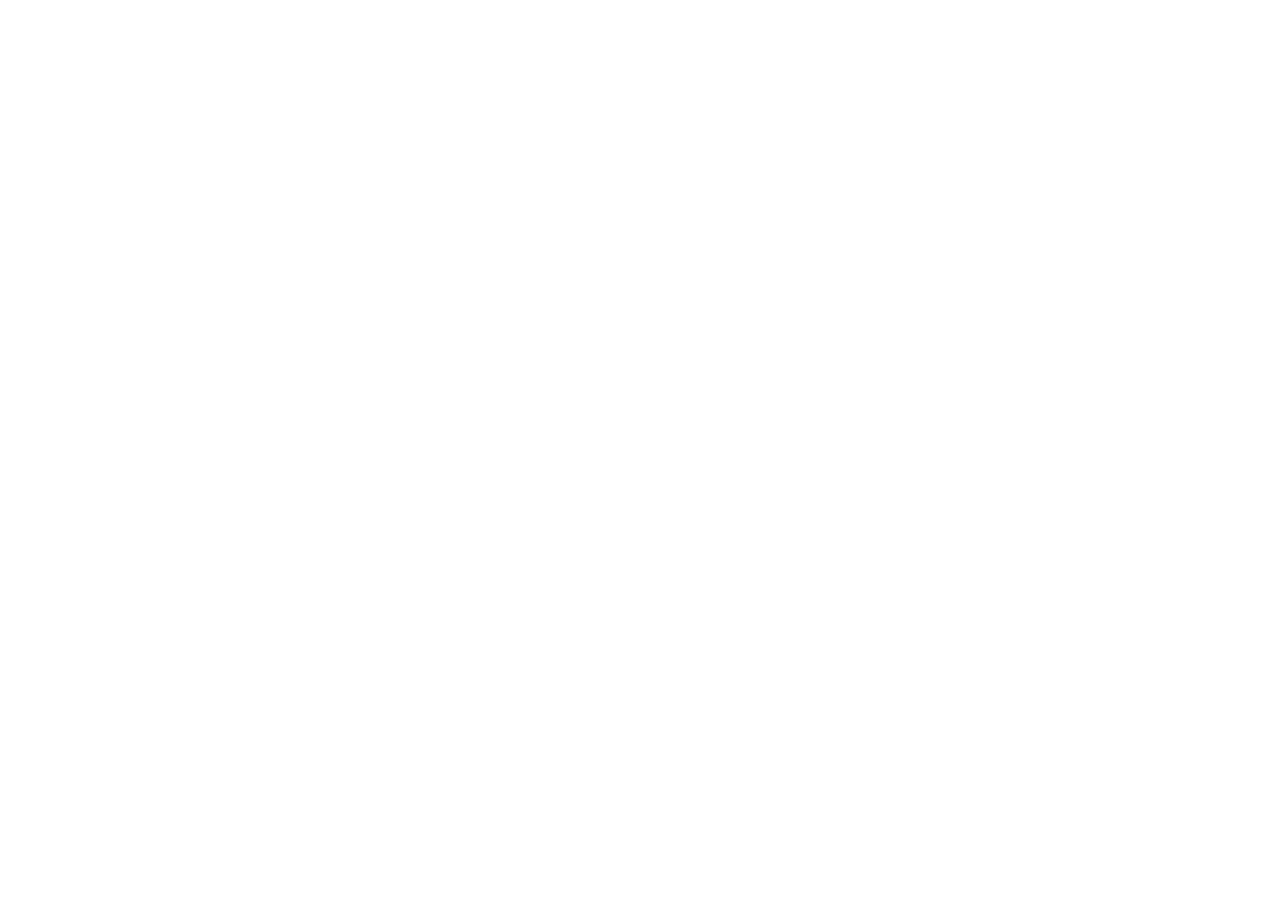
==== index.html @ a5b360de "update" ====
<!DOCTYPE html>
<html lang="en">
<head>
    <meta charset="UTF-8">
    <meta http-equiv="X-UA-Compatible" content="IE=edge">
    <meta name="viewport" content="width=device-width, initial-scale=1.0">
    <title>20thCenturyStudios</title>
    <link rel="stylesheet" href="css/style.css">
    <script src="https://ajax.googleapis.com/ajax/libs/jquery/3.6.0/jquery.min.js"></script>
    <script src="js/app.js"></script>
</head>
<body>
    <header></header>
    <main></main>
</body>
</html>
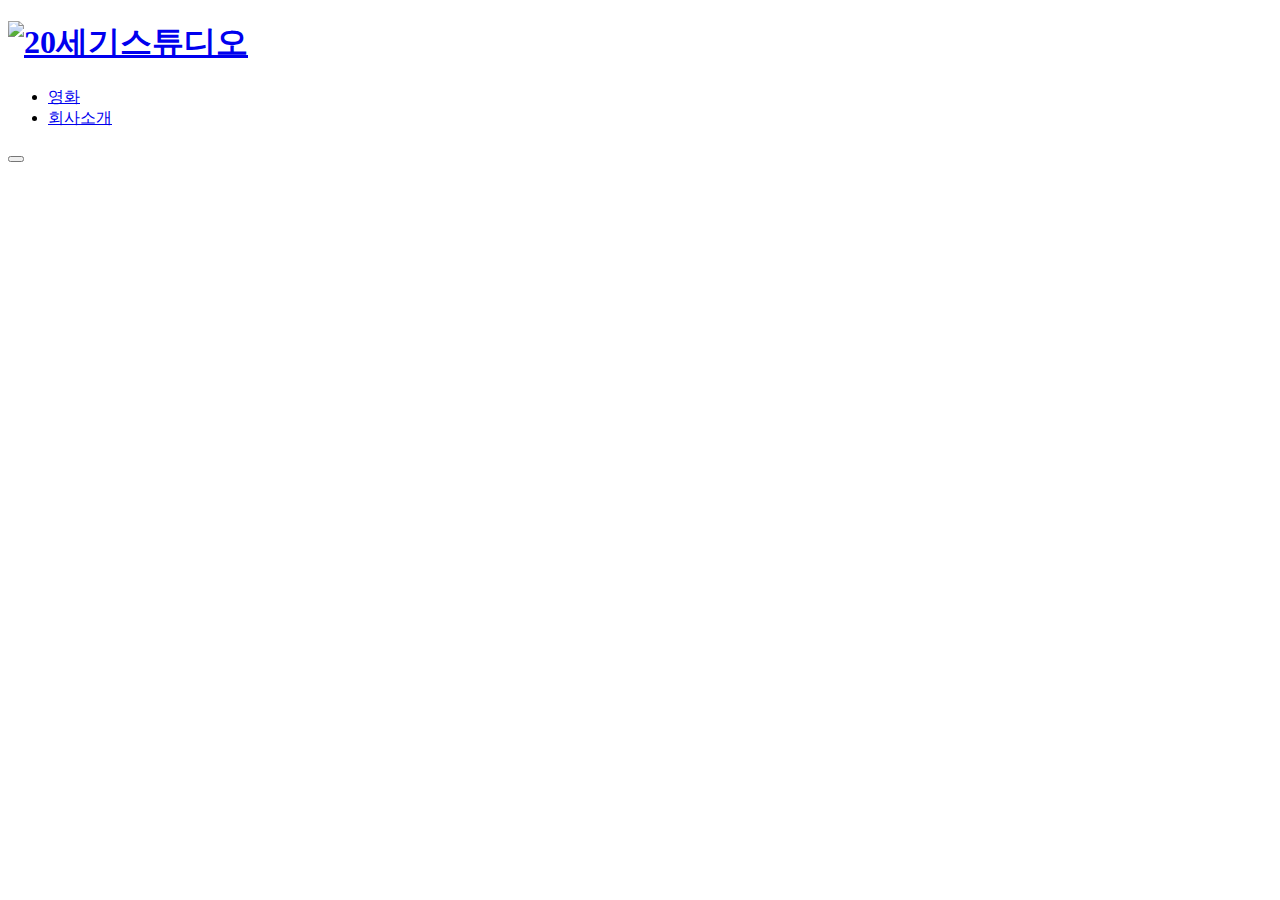
==== commit 5d1ef0cc: "update" ====
--- a/index.html
+++ b/index.html
@@ -10,7 +10,21 @@
     <script src="js/app.js"></script>
 </head>
 <body>
-    <header></header>
-    <main></main>
+    <header>
+        <h1>
+            <a href="./">
+                <img src="" alt="20세기스튜디오">
+            </a>
+        </h1>
+        <nav id="gnb">
+            <ul>
+                <li><a href="movies.html">영화</a></li>
+                <li><a href="about.html">회사소개</a></li>
+            </ul>
+            <button id="btn-search"></button>
+        </nav>
+    </header>
+
+    <main></main> 
 </body>
 </html>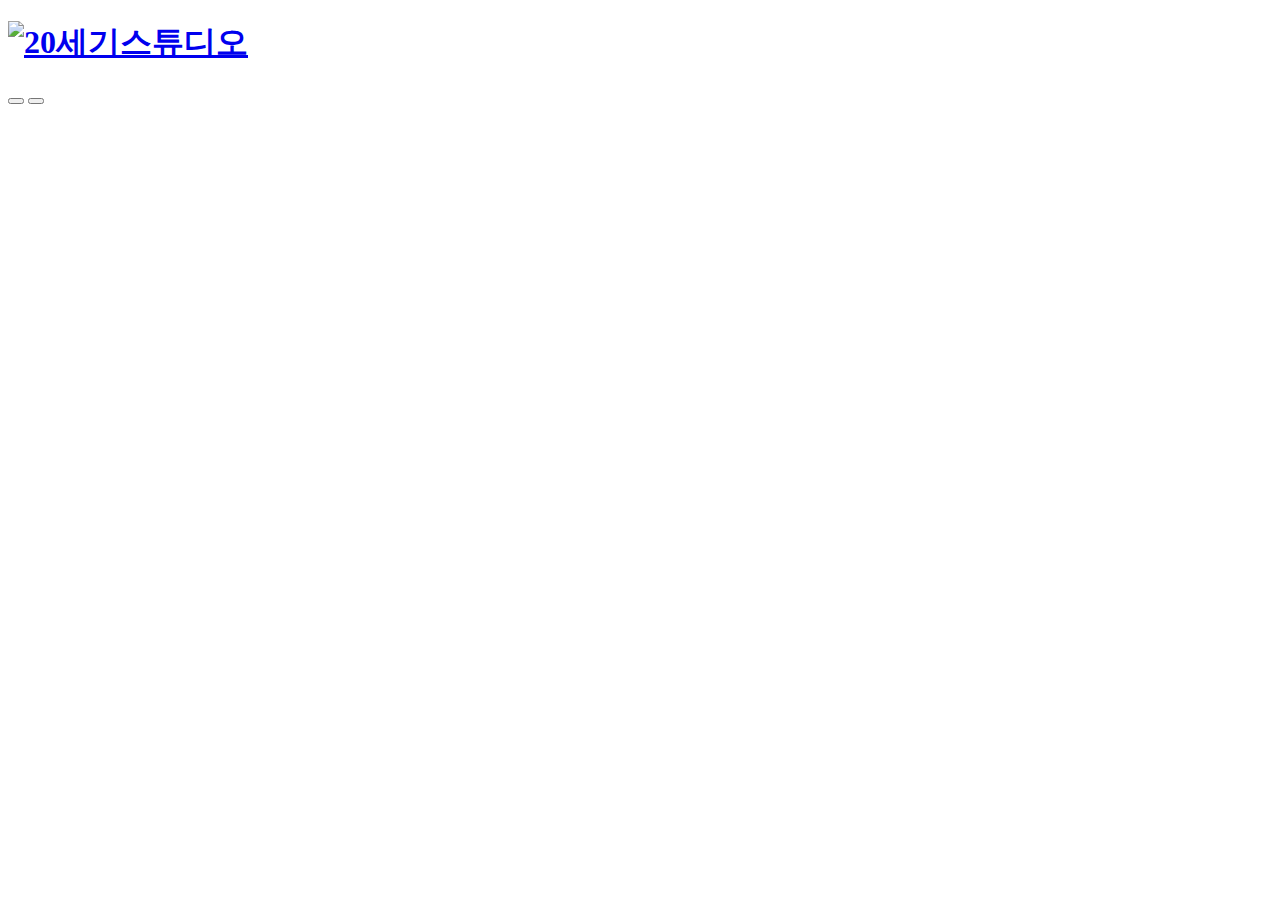
==== commit 9a7a3184: "update" ====
--- a/index.html
+++ b/index.html
@@ -17,10 +17,7 @@
             </a>
         </h1>
         <nav id="gnb">
-            <ul>
-                <li><a href="movies.html">영화</a></li>
-                <li><a href="about.html">회사소개</a></li>
-            </ul>
+            <button id="btn-menu"></button>
             <button id="btn-search"></button>
         </nav>
     </header>
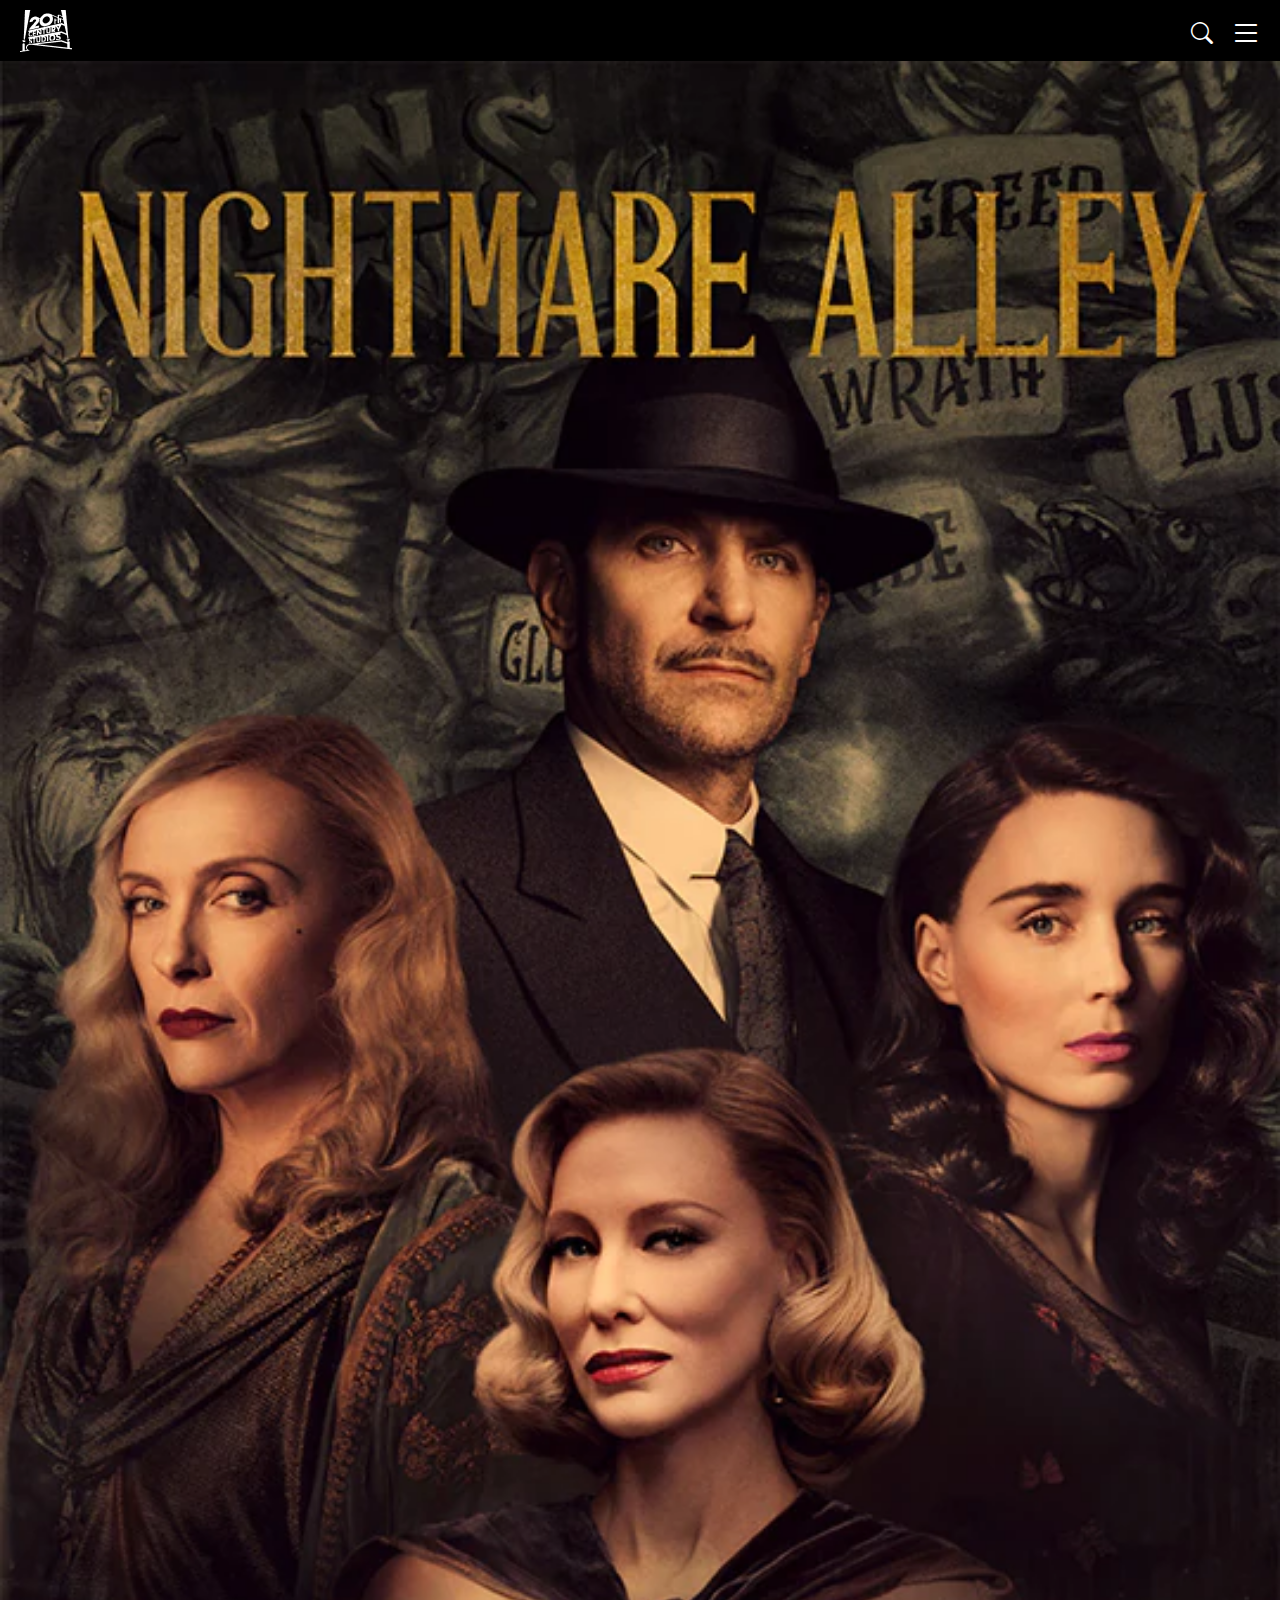
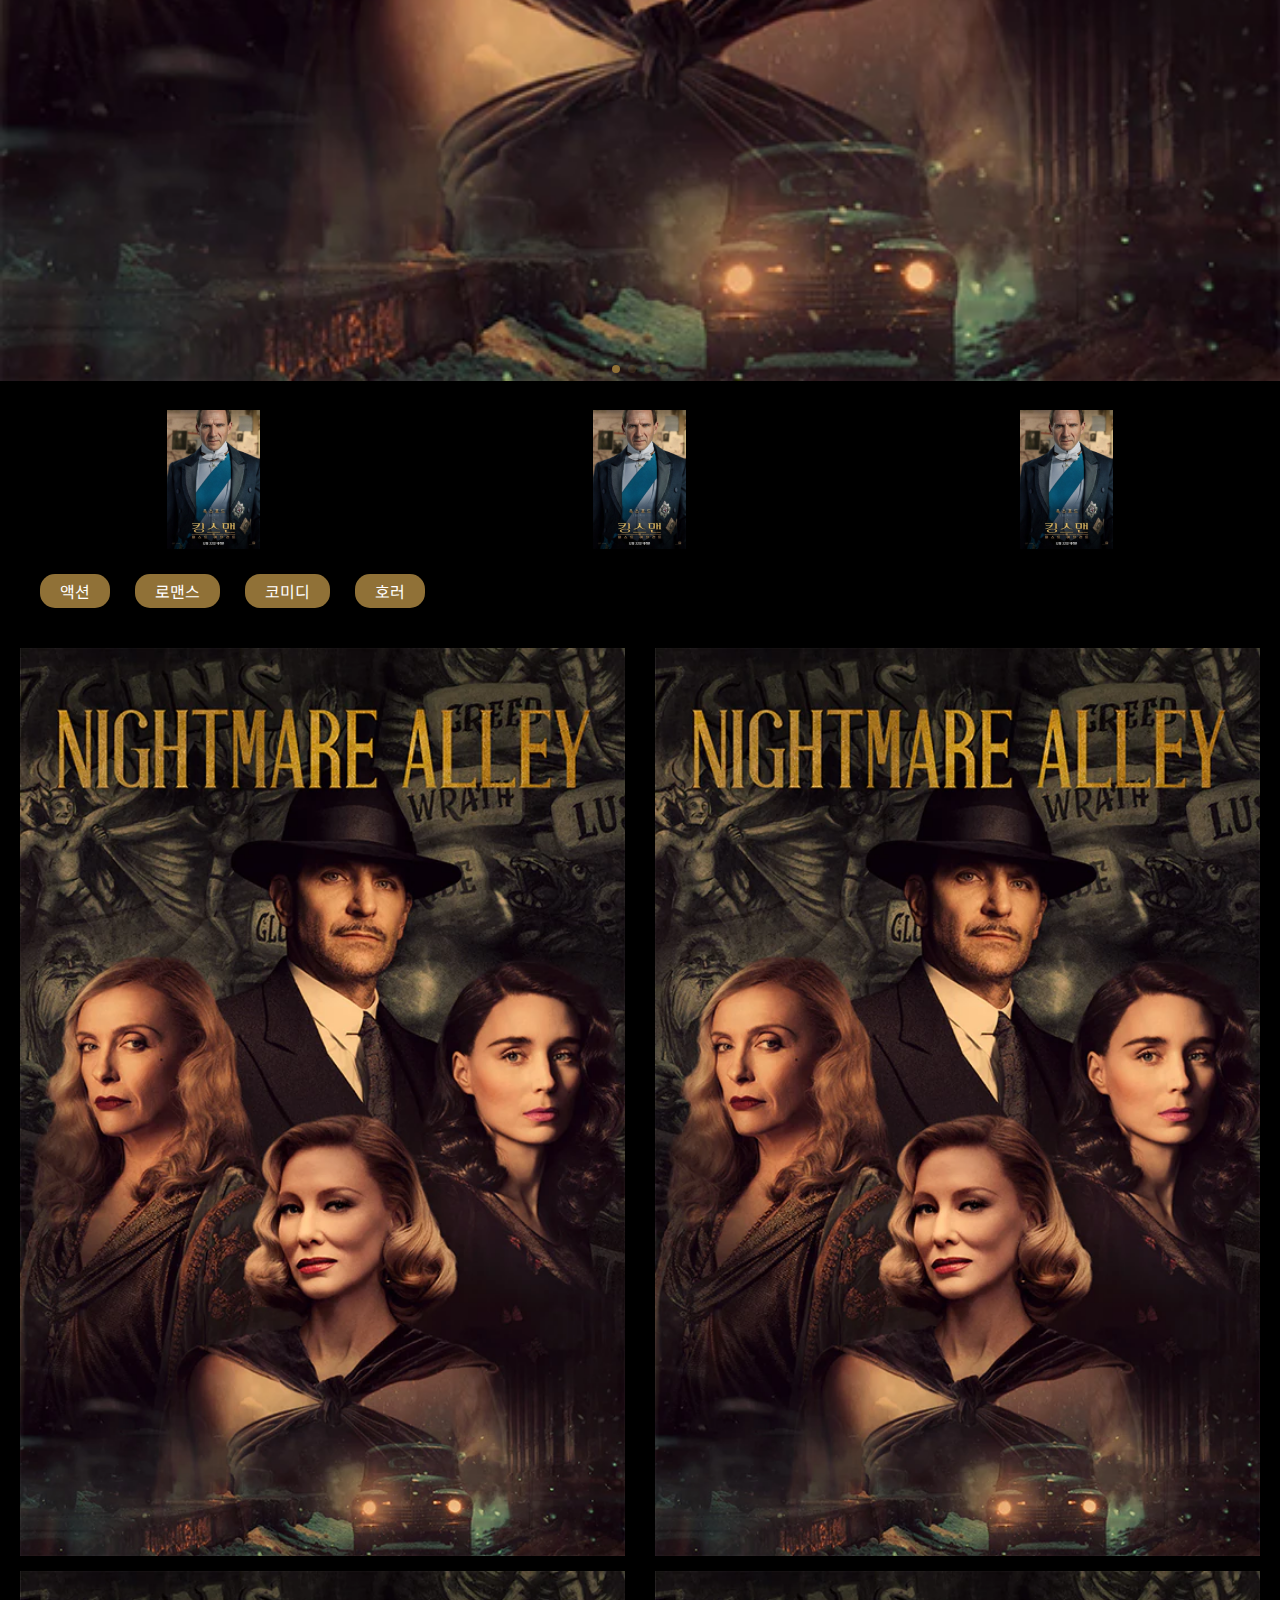
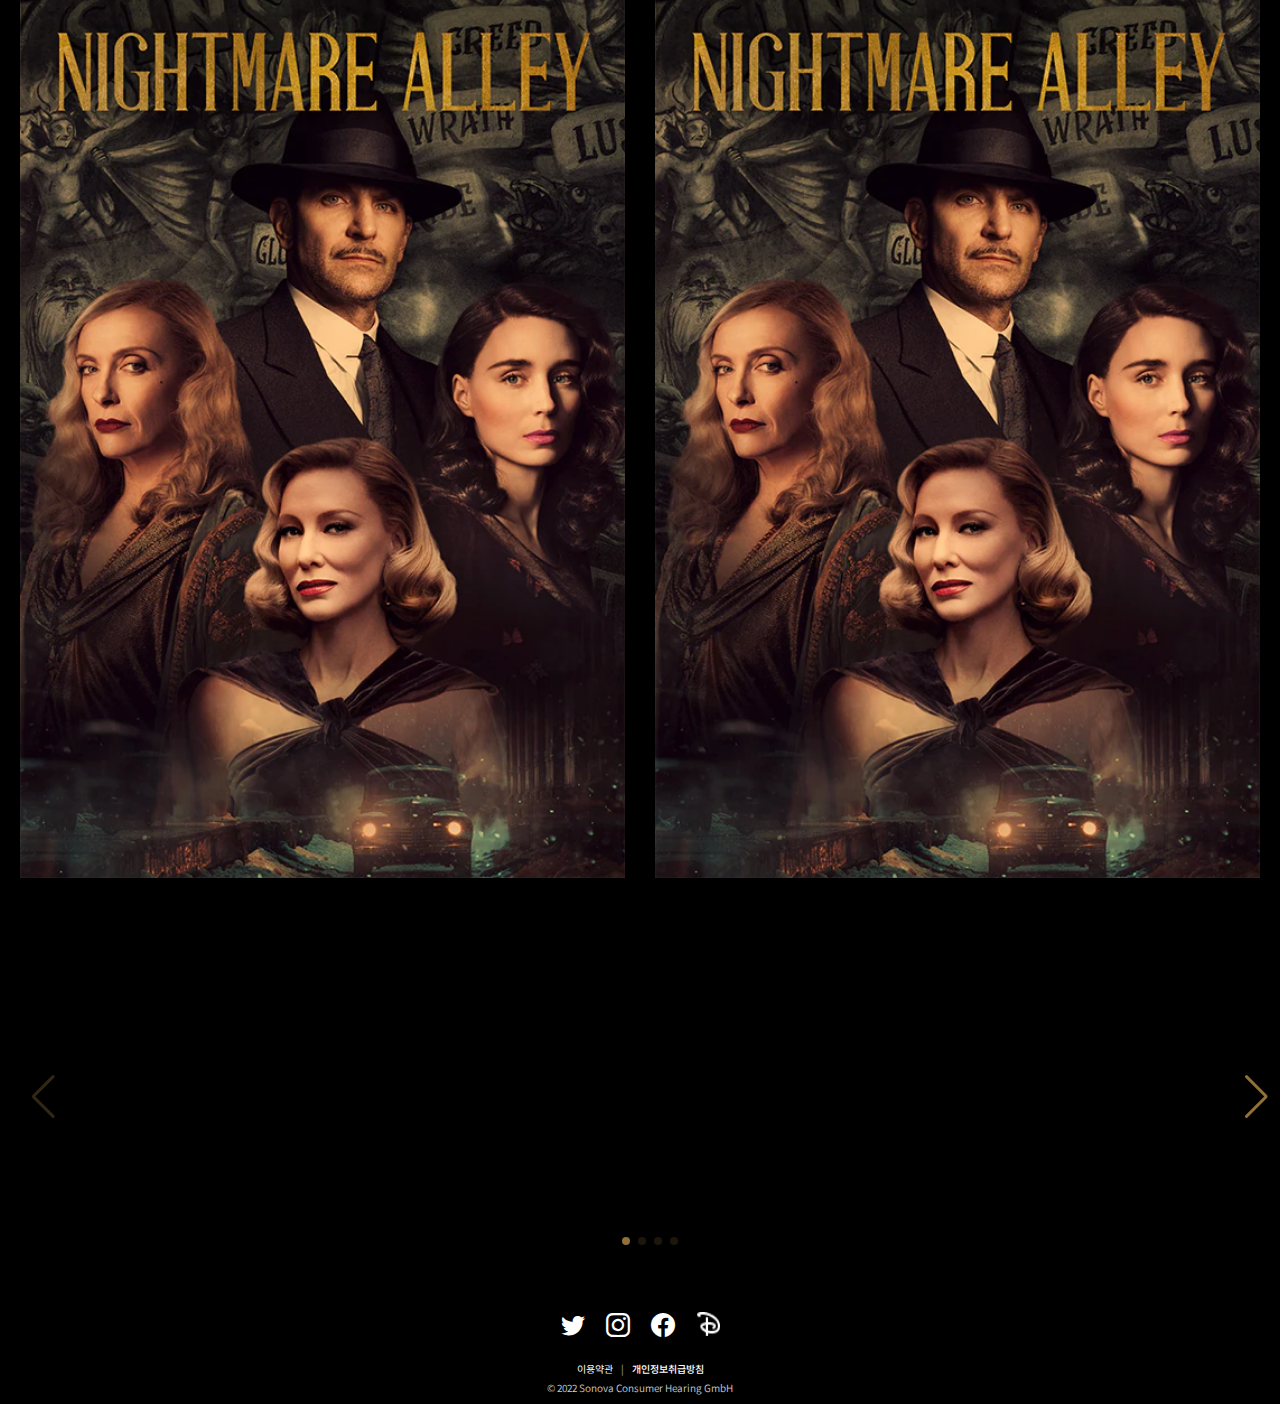
==== commit 85e21358: "update" ====
--- a/index.html
+++ b/index.html
@@ -6,22 +6,191 @@
     <meta name="viewport" content="width=device-width, initial-scale=1.0">
     <title>20thCenturyStudios</title>
     <link rel="stylesheet" href="css/style.css">
+    <link rel="stylesheet" href="https://cdn.jsdelivr.net/npm/bootstrap-icons@1.9.0/font/bootstrap-icons.css">
     <script src="https://ajax.googleapis.com/ajax/libs/jquery/3.6.0/jquery.min.js"></script>
     <script src="js/app.js"></script>
+    <link
+    rel="stylesheet"
+    href="https://unpkg.com/swiper@8/swiper-bundle.min.css"
+  />
+  <script src="https://ajax.googleapis.com/ajax/libs/jquery/3.6.0/jquery.min.js"></script>
+  <link
+  rel="stylesheet"
+  href="https://unpkg.com/swiper/swiper-bundle.min.css"
+/>
+  <style>
+    .swiper-pagination-bullet{
+    background: #907137;
+  }
+    .swiper-button-prev{
+      color: #907137;
+    }
+    .swiper-button-next{
+      color: #907137;
+    }
+  </style>
 </head>
 <body>
-    <header>
-        <h1>
+
+    <header id="main-header">
+
+        <h1 id="logo">
             <a href="./">
-                <img src="" alt="20세기스튜디오">
+                <img  src="./images/logo_20cs.png" alt="로고">
             </a>
-        </h1>
+        </h1> 
         <nav id="gnb">
-            <button id="btn-menu"></button>
-            <button id="btn-search"></button>
+                <a href="#" id="btn-search"><i class="bi bi-search"></i></a>
+                <button id="btn-menu"><i class="bi bi-list"></i></button>
         </nav>
+
     </header>
 
-    <main></main> 
+    <main id="home-main">
+        
+         <!-- 슬라이더 -->
+         <div class="swiper mySwiper">
+            <div class="swiper-wrapper ">
+              <div class="swiper-slide">
+                <a href="/movie.html">
+                <img src="./images/title_img01.png" alt="타이틀이미지">
+            </a> 
+              </div>
+              <div class="swiper-slide">
+                <img src="./images/title-img2.jpeg" alt=""></div>
+              <div class="swiper-slide">Slide 3</div>
+              <div class="swiper-slide">Slide 4</div>
+            </div>
+            <div class="swiper-pagination"></div>
+          </div>
+        <p>추천영화</p> 
+        <div class="main_img">
+            <a href="#">
+              <img class="main_img01" src="./images/main_img.png" alt="">
+            </a>
+            <a href="#">
+              <img class="main_img02" src="./images/main_img.png" alt="">
+            </a>
+            <a href="#">
+              <img class="main_img03" src="./images/main_img.png" alt="">
+            </a>
+        </div> <!-- container -->
+
+        <div class="category-menu">
+          <a class="btn-small" 
+          href="#">액션</a>
+          <a class="btn-small" 
+          href="#">로맨스</a>
+          <a class="btn-small" 
+          href="#">코미디</a>
+          <a class="btn-small" 
+          href="#">호러</a>
+
+        </div>
+
+        <div class="home-card">
+          <div class="container">
+            <div class="col">
+                <div class="box box1">
+                <a href="#">
+                  <img src="./images/title_img01.png" alt="">
+                </a>
+              </div>
+                <div class="box box2">
+                <a href="#">
+                  <img src="./images/title_img01.png" alt="">
+                </a>
+              </div>
+                <div class="box box1">
+                <a href="#">
+                  <img src="./images/title_img01.png" alt="">
+                </a>
+              </div>
+                <div class="box box2">
+                <a href="#">
+                  <img src="./images/title_img01.png" alt="">
+                </a>
+              </div>
+
+            </div>
+          </div><!-- container -->
+        </div><!-- home-card -->
+        
+        <section class="youtube">
+          <h2>NEW & HOT</h2>
+          <div class="new-menu">
+            <div class="swiper mySwiper2">
+              <div class="swiper-wrapper">
+                  <div class="swiper-slide">
+                    <iframe width="100%" height="315" src="https://www.youtube.com/embed/GLs2xxM0e78" title="YouTube video player" frameborder="0" allow="accelerometer; autoplay; clipboard-write; encrypted-media; gyroscope; picture-in-picture" allowfullscreen></iframe></div>
+                  <div class="swiper-slide">
+                    <iframe width="100%" height="315" src="https://www.youtube.com/embed/wZ7LytagKlc" title="YouTube video player" frameborder="0" allow="accelerometer; autoplay; clipboard-write; encrypted-media; gyroscope; picture-in-picture" allowfullscreen></iframe></div>
+                  <div class="swiper-slide">
+                    <iframe width="100%" height="315" src="https://www.youtube.com/embed/a8Gx8wiNbs8" title="YouTube video player" frameborder="0" allow="accelerometer; autoplay; clipboard-write; encrypted-media; gyroscope; picture-in-picture" allowfullscreen></iframe>
+                  </div>
+                  <div class="swiper-slide">
+                    <iframe width="100%" height="315" src="https://www.youtube.com/embed/edGbpmqfrEM" title="YouTube video player" frameborder="0" allow="accelerometer; autoplay; clipboard-write; encrypted-media; gyroscope; picture-in-picture" allowfullscreen></iframe>
+                  </div>
+                  </div>
+  
+              <div class="swiper-pagination"></div>
+              <div class="swiper-button-prev"></div>
+              <div class="swiper-button-next"></div>
+            
+          </div> <!-- new-menu -->
+         
+        </section><!-- youtube -->
+        
+
+    </main> 
+  
+    
+      <footer id="main-footer">
+        <nav class="sns-link">
+          <a href="#"><i class="bi bi-twitter"></i></a>
+          <a href="#"><i class="bi bi-instagram"></i></a>
+          <a href="#"><i class="bi bi-facebook"></i></a>
+          <a href="#"><img src="images/disney-icon.png" alt=""></a>
+        </nav>
+        <nav class="footer-menu">
+          <a href="#">이용약관</a><span>|</span>
+          <a href="#"><strong>개인정보취급방침</strong></a>
+          
+        </nav>
+        <p class="copy">© 2022 Sonova Consumer Hearing GmbH</p>
+      </footer>
+
+      <script src="https://unpkg.com/swiper@8/swiper-bundle.min.js"></script>
+
+    <script>
+        const swiper = new Swiper(".mySwiper", {
+          autoplay: {
+          delay: 5000,
+        },
+        direction: 'horizontal',  // 효과
+        loop: false,
+
+          pagination: {
+            el: ".swiper-pagination",
+          },
+        });
+        const swiper2 = new Swiper(".mySwiper2", {
+        //   autoplay: {
+        //   delay: 5000,
+        // },
+        direction: 'horizontal',  // 효과
+        loop: false,
+
+          pagination: {
+            el: ".swiper-pagination",
+          },
+            // 이전/다음 이동버튼(옵션)
+          navigation: {
+            // class명 지정
+            nextEl: '.swiper-button-next',
+            prevEl: '.swiper-button-prev',
+          },
+        });
+      </script>
 </body>
 </html>--- a/css/style.css
+++ b/css/style.css
@@ -0,0 +1,320 @@
+@import url('reset.css');
+@import url('https://fonts.googleapis.com/css2?family=Noto+Sans+KR:wght@400;500;700&display=swap');
+@import url('https://cdn.jsdelivr.net/npm/bootstrap-icons@1.8.3/font/bootstrap-icons.css');
+@import url('movie.css');
+@import url('cast.css');
+@import url('review.css');
+@import url('detail.css');
+
+:root {
+    --point-color: #907137;
+    --bg-color: #000;
+    --text-color: #000; 
+  }
+
+  body {
+    background-color: var(--bg-color);
+    color: var(--text-color);
+    width: 100%;
+    height: 100vh;
+    justify-content: center;
+    font-family: 'Noto Sans KR', sans-serif;
+  }
+
+#main-header {
+    top: 0;
+    /* position: absolute; */
+    width: 100%;
+    height: var(--header-hight);
+    padding-left: 20px;
+    padding-right: 20px;
+    background-color: transparent;
+    display: flex;
+    align-items: center;
+    justify-content: space-between;
+    /* outline: 1px solid greenyellow; */
+    z-index:10;
+}
+
+#logo a img{
+    padding-top: 10px;
+}
+
+#gnb a, #gnb button{
+    color: #fff;
+    border-style: none;
+    background-color: transparent;
+    width: 30px;
+    height: 30px;
+    text-align: center;
+    margin-left: 1em;
+}
+
+.bi{
+    text-align: center;
+    font-size: 24px;
+}
+
+.bi-search{
+    font-size: 22px;
+}
+
+.bi-list {
+    font-size: 32px;
+  }
+  
+#gnb {
+    display: flex;
+    align-items: center;
+    margin-left: 1em;
+    color: #fff;
+}
+
+/* main-footer */
+#main-footer {
+  position: relative;
+  background-color: var(--main-color);
+  text-align: center;
+  width: 100%;
+  margin-top: 15px;
+  padding-bottom: 30px;
+}
+
+#main-footer a {
+  color: #fff;
+}
+
+#main-footer .sns-link {
+  margin-bottom: 20px;
+  font-size: 24px;
+  align-items: center;
+}
+
+#main-footer .sns-link a {
+  margin-right: 1rem;
+}
+#main-footer .sns-link img{
+  /* position: absolute; */
+  width: 24px;
+  height: 24px;
+  margin-bottom: -4px;
+}
+
+#main-footer .sns-link a:last-child {
+  margin-right: 0;
+}
+
+#main-footer .footer-menu {
+  font-size: 10px;
+  margin-bottom: 5px;
+}
+
+#main-footer .footer-menu strong {
+  font-weight: 500;
+}
+
+#main-footer .footer-menu span {
+  margin-left: 0.5rem;
+  margin-right: 0.5rem;
+  font-weight: 400;
+  font-size: 10px;
+  opacity: 0.6;
+  color: #fff;
+}
+
+#main-footer .copy{
+  font-style: normal;
+  font-weight: 350;
+  font-size: 10px;
+  line-height: 14px;
+  color: #CCCCCC;
+}
+
+
+/* 현진언니css */
+.swiper{
+  display: flex;
+  flex-wrap: wrap;
+}
+
+.swiper-slide img{ 
+  width: 100%; 
+  z-index:1;
+  /* object-fit: cover; */
+}
+
+/* main p {
+  margin-top: 24px;
+  margin-bottom: 25px;
+  margin-left: 20px;
+  font-style: normal;
+  font-weight: 700;
+  font-size: 12px;
+} */
+
+/* 소시지버튼 */
+
+.btn-small {
+  background-color: #907137;
+  color: #fff;
+  padding: 5px 20px;
+  border-radius: 15px;
+  display: inline-block;
+  text-align: center;
+  margin-left: 20px;
+}
+
+.category-menu{
+  display: flex;
+  flex-wrap: nowrap;
+  /* outline: 1px solid #ccc; */
+  padding-left: 20px;
+  overflow: scroll;
+  margin-top: 20px;
+}
+
+.category-menu a{
+  white-space: nowrap;
+  margin-right: 5px;
+}
+
+/* main-img */
+.main_img {
+  position: relative;
+  /* width: 100%; */
+  /* height: 139px; */
+  display: flex;
+  flex-wrap: wrap;
+  justify-content: space-around;
+ 
+}   
+
+/* home=card  */
+.container{
+position: relative;
+  width: 100%;
+  padding-top: 25px;
+  padding-left: 20px;
+  padding-right: 20px;
+  overflow: hidden;
+}
+/* .home-card{
+  flex-wrap: wrap;
+  gap: 40px 10px;
+} */
+.home-card .box{
+  /* width: 200px;
+  height: 100%;
+  padding-right: 15px;
+  flex-direction: row;
+  display: flex;
+  justify-content: space-around;
+  flex-wrap: wrap; */
+  /* width: calc(50% - 10px); */
+  
+  width: 50%;
+  /* padding-top: 30%; */
+  float: left;
+  box-sizing: border-box;
+  /* margin-bottom: 5%; */
+}
+
+.home-card .box img{
+  width: 100%;
+  display: block;
+  padding-top: 15px;
+}
+
+.box1{
+padding-right: 15px;
+}
+
+.box2{
+padding-left: 15px;
+}
+
+
+/* youtube - NEW & HOT */
+
+.youtube{
+margin-left: 20px;
+margin-top: 24px;
+font-weight: normal;
+font-size: 11px;
+}
+
+.youtube h2 {
+/* outline: 1px solid red; */
+margin-bottom: 20px;
+font-style: normal;
+font-weight:400;
+font-size: 12px;
+line-height: 16px;
+}
+
+.new-menu{
+margin-bottom: 50px;
+}
+
+/* footer */
+#main-footer {
+  /* position: relative; */
+  clear: both;
+  background-color: var(--main-color);
+  text-align: center;
+  width: 100%;
+  height: 98px;
+  margin-top: 15px;
+}
+
+#main-footer a {
+  color: #fff;
+}
+
+#main-footer .sns-link {
+  margin-bottom: 20px;
+  font-size: 24px;
+}
+
+#main-footer .sns-link a {
+  margin-right: 1rem;
+}
+#main-footer .sns-link img{
+  width: 24px;
+  height: 24px;
+  margin-bottom: -2px;
+
+}
+
+#main-footer .sns-link a:last-child {
+  margin-right: 0;
+}
+
+#main-footer .footer-menu {
+  display: flex;
+  align-items: center;
+  justify-content: center;
+  font-size: 10px;
+  margin-bottom: 5px;
+}
+
+#main-footer .footer-menu strong {
+  font-weight: 500;
+}
+
+#main-footer .footer-menu span {
+  margin-left: 0.5rem;
+  margin-right: 0.5rem;
+  font-weight: 400;
+  font-size: 10px;
+  opacity: 0.6;
+  color: #fff;
+}
+
+#main-footer .copy{
+  font-style: normal;
+  font-weight: 350;
+  font-size: 10px;
+  line-height: 14px;
+  color: #CCCCCC;
+}